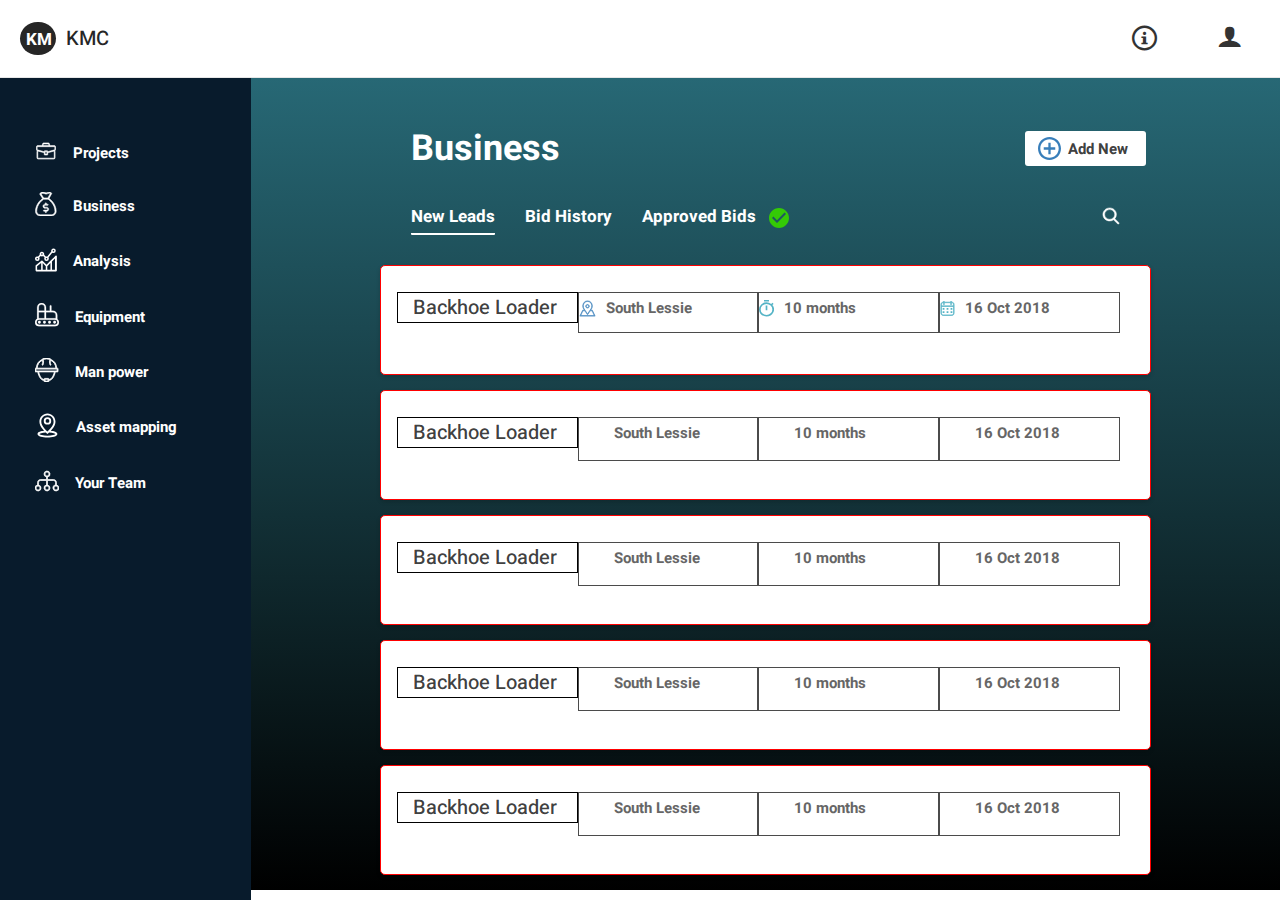
==== business.html @ 7bcedb81 "Change rmp to all updated files" ====
<!DOCTYPE html>
<html>
<head>
	<title>Rental Management Platform</title>
	<meta charset="utf-8">
    <meta http-equiv="X-UA-Compatible" content="IE=edge">
    <meta name="viewport" content="width=device-width, initial-scale=1">
	<link rel="stylesheet" type="text/css" href="icomoon/style.css">
	<link rel="stylesheet" type="text/css" href="css/bootstrap.min.css">
	<link rel="stylesheet" type="text/css" href="css/common-styles.css">
	<link rel="stylesheet" type="text/css" href="css/projects.css">
	<link rel="stylesheet" type="text/css" href="css/equipments.css">
	<link rel="stylesheet" type="text/css" href="css/business.css">
	<link href="https://fonts.googleapis.com/css?family=Heebo" rel="stylesheet">

	<link rel="stylesheet" href="https://cdnjs.cloudflare.com/ajax/libs/font-awesome/4.7.0/css/font-awesome.min.css">
</head>
<body>
	<nav class="navbar navbar-default navbar-fixed-top">
	  	<div class="container-fluid">
		    <div class="navbar-header">
		      <a class="" href="index.html"><span>KM</span></a>
		    </div>
		    <ul class="nav navbar-nav">
		      <li class=""><a href="index.html">KMC</a></li>
		    </ul>
		    <span class="icon-info"></span>
		    <span class="icon-user"></span>
		</div>
	</nav>

  
	<div class="container-fluid main-block">
		<div class="row">
	    	<div class="sidebar">
				<ul class="left-menu">	
					<li><a class="" href="projects.html"><img src="images/briefcase.svg" class="briefcase"><span>Projects</span></a></li>
					<li><a class="" href="business.html"><img src="images/money-bag.svg" class="money-bag"><span>Business</span></a></li>
					<li><a class="" href="#"><img src="images/settings.svg" class="settings"><span>Analysis</span></a></li>
					<li><a class="" href="equipments.html"><img src="images/dozer.svg" class="dozer"><span>Equipment</span></a></li>
					<li><a class="" href="#"><img src="images/manpower.svg" class="manpower"><span>Man power</span></a></li>
					<li><a class="" href="#"><img src="images/placeholder.svg" class="placeholder"><span>Asset mapping</span></a></li>
					<li><a class="" href="#"><img src="images/hierarchical-structure.svg" class="hierarchical-structure"><span>Your Team</span></a></li>
				</ul>
			</div>
			<div class="wrapper business">
				<div class="title-block">
					<h2>Business</h2>
					<button><img src="images/plus-circle.svg" class="plus-circle"></i><span>Add New</span></button>
				</div>
				<div class="heading-tabs">
					<ul class="nav nav-tabs">
						<li class="active">
				    		<a  data-target="#5" data-toggle="tab">New Leads</a>
						</li>
						<li>
							<a data-target="#6" data-toggle="tab">Bid History</a>
						</li>
						<li>
							<a data-target="#7" data-toggle="tab" class="approve-bids">Approved Bids</a>
							<img src="images/green-tick.svg" class="green-tick" alt="">
						</li>
					</ul>
					<div class="search-bar">
						<input class="search" type="search" placeholder="Search" />
						
					</div>
					<img src="images/search.svg" class="search-icon" alt="">
				</div>
				<div class="container-fluid">
					<div class="row">
						<div class="col-sm-12 list-container">
							<div class="tab-content">
								<ul class="tab-pane active" id="5">
									<li class="business-card">
										<a href="">
											<div class="list-item">
												<div class="col-xs-3 equip-name ">
													Backhoe Loader
												</div>
												<div class="col-xs-3 location">
													<p><img src="images/placeholder-1.svg" class="placeholder-1" alt="">South Lessie</p>	
												</div>
												<div class="col-xs-3 duration">
													<p><img src="images/clock.svg" alt="" class="clock">10 months</p>
												</div>
												<div class="col-xs-3 date">
													<p><img src="images/date-icon.svg" alt="" class="date-icon">16 Oct 2018</p>
												</div>
											</div>
										</a>
									</li>
									<li class="business-card">
										<a href="">
											<div class="list-item">
												<div class="col-xs-3 equip-name ">
													Backhoe Loader
												</div>
												<div class="col-xs-3 location">
													<p><img src="images/placeholder.svg" class="placeholder" alt="">South Lessie</p>	
												</div>
												<div class="col-xs-3 duration">
													<p><img src="images/placeholder.svg" alt="">10 months</p>
												</div>
												<div class="col-xs-3 date">
													<p><img src="images/placeholder.svg" alt="">16 Oct 2018</p>
												</div>
											</div>
										</a>
									</li>
									<li class="business-card">
										<a href="">
											<div class="list-item">
												<div class="col-xs-3 equip-name ">
													Backhoe Loader
												</div>
												<div class="col-xs-3 location">
													<p><img src="images/placeholder.svg" class="placeholder" alt="">South Lessie</p>	
												</div>
												<div class="col-xs-3 duration">
													<p><img src="images/placeholder.svg" alt="">10 months</p>
												</div>
												<div class="col-xs-3 date">
													<p><img src="images/placeholder.svg" alt="">16 Oct 2018</p>
												</div>
											</div>
										</a>
									</li>
									<li class="business-card">
										<a href="">
											<div class="list-item">
												<div class="col-xs-3 equip-name ">
													Backhoe Loader
												</div>
												<div class="col-xs-3 location">
													<p><img src="images/placeholder.svg" class="placeholder" alt="">South Lessie</p>	
												</div>
												<div class="col-xs-3 duration">
													<p><img src="images/placeholder.svg" alt="">10 months</p>
												</div>
												<div class="col-xs-3 date">
													<p><img src="images/placeholder.svg" alt="">16 Oct 2018</p>
												</div>
											</div>
										</a>
									</li>
									<li class="business-card">
										<a href="">
											<div class="list-item">
												<div class="col-xs-3 equip-name ">
													Backhoe Loader
												</div>
												<div class="col-xs-3 location">
													<p><img src="images/placeholder.svg" class="placeholder" alt="">South Lessie</p>	
												</div>
												<div class="col-xs-3 duration">
													<p><img src="images/placeholder.svg" alt="">10 months</p>
												</div>
												<div class="col-xs-3 date">
													<p><img src="images/placeholder.svg" alt="">16 Oct 2018</p>
												</div>
											</div>
										</a>
									</li>
								
								</ul>
								<ul class="tab-pane" id="6">
									<li class="business-card">
										<a href="">
											<div class="list-item">
												<div class="col-xs-3 equip-name ">
													Backhoe Loader
												</div>
												<div class="col-xs-3 location">
													<p><img src="images/placeholder.svg" class="placeholder" alt="">South Lessie</p>	
												</div>
												<div class="col-xs-3 duration">
													<p><img src="images/placeholder.svg" alt="">10 months</p>
												</div>
												<div class="col-xs-3 date">
													<p><img src="images/placeholder.svg" alt="">16 Oct 2018</p>
												</div>
											</div>
										</a>
									</li>
									<li class="business-card">
										<a href="">
											<div class="list-item">
												<div class="col-xs-3 equip-name ">
													Backhoe Loader
												</div>
												<div class="col-xs-3 location">
													<p><img src="images/placeholder.svg" class="placeholder" alt="">South Lessie</p>	
												</div>
												<div class="col-xs-3 duration">
													<p><img src="images/placeholder.svg" alt="">10 months</p>
												</div>
												<div class="col-xs-3 date">
													<p><img src="images/placeholder.svg" alt="">16 Oct 2018</p>
												</div>
											</div>
										</a>
									</li>
									<li class="business-card">
										<a href="">
											<div class="list-item">
												<div class="col-xs-3 equip-name ">
													Backhoe Loader
												</div>
												<div class="col-xs-3 location">
													<p><img src="images/placeholder.svg" class="placeholder" alt="">South Lessie</p>	
												</div>
												<div class="col-xs-3 duration">
													<p><img src="images/placeholder.svg" alt="">10 months</p>
												</div>
												<div class="col-xs-3 date">
													<p><img src="images/placeholder.svg" alt="">16 Oct 2018</p>
												</div>
											</div>
										</a>
									</li>
									<li class="business-card">
										<a href="">
											<div class="list-item">
												<div class="col-xs-3 equip-name ">
													Backhoe Loader
												</div>
												<div class="col-xs-3 location">
													<p><img src="images/placeholder.svg" class="placeholder" alt="">South Lessie</p>	
												</div>
												<div class="col-xs-3 duration">
													<p><img src="images/placeholder.svg" alt="">10 months</p>
												</div>
												<div class="col-xs-3 date">
													<p><img src="images/placeholder.svg" alt="">16 Oct 2018</p>
												</div>
											</div>
										</a>
									</li>
									

								</ul>
							</div>
						</div>
			        </div>
		        </div>
			</div>
		</div>
	</div>
<script type="text/javascript" src="js/jquery.min.js"></script>
<script type="text/javascript" src="js/bootstrap.min.js"></script>
<script type="text/javascript" src="js/custom.js"></script>
</body>
</html>
---- icomoon/style.css ----
@font-face {
  font-family: 'icomoon';
  src:  url('fonts/icomoon.eot?mrlghf');
  src:  url('fonts/icomoon.eot?mrlghf#iefix') format('embedded-opentype'),
    url('fonts/icomoon.ttf?mrlghf') format('truetype'),
    url('fonts/icomoon.woff?mrlghf') format('woff'),
    url('fonts/icomoon.svg?mrlghf#icomoon') format('svg');
  font-weight: normal;
  font-style: normal;
}

[class^="icon-"], [class*=" icon-"] {
  /* use !important to prevent issues with browser extensions that change fonts */
  font-family: 'icomoon' !important;
  speak: none;
  font-style: normal;
  font-weight: normal;
  font-variant: normal;
  text-transform: none;
  line-height: 1;

  /* Better Font Rendering =========== */
  -webkit-font-smoothing: antialiased;
  -moz-osx-font-smoothing: grayscale;
}

.icon-user:before {
  content: "\e971";
}
.icon-info:before {
  content: "\ea0c";
}
---- css/common-styles.css ----
* {
  margin: 0;
  padding: 0;
  outline: 0;
}

body {
  margin: 0;
  height: 100%;
  font-family: 'Heebo', sans-serif;
  font-weight: bold;
  font-style: normal;
  font-stretch: normal;
  line-height: normal;
  letter-spacing: normal;
}


h1, h2, h3, h4, h5, h6 {
  font-weight: bold;
}

a:focus{
  outline: none;
  outline-offset: 0;
}

.navbar-default {
  margin-bottom: 0;
}

.navbar-default .container-fluid {
  height: 77px;
}
.navbar-brand {
  height: auto;
  padding:0;
}

.navbar>.container .navbar-brand, 
.navbar>.container-fluid .navbar-brand {
  margin-left: 0;
}


.navbar-nav {
  padding:9px 0;
  
}
.navbar-default {
  background-color: white;
}


.navbar-header a span {
  font-family: 'Heebo', sans-serif;
  font-size: 17px;
  font-weight: bold;
  font-style: normal;
  font-stretch: normal;
  line-height: normal;
  letter-spacing: normal;
  text-align: left;
  color: #ffffff;
}

.navbar-header {
  margin-top: 26px;
}

.navbar-header a span {
  width: 36px;
  height: 36px;
  background-color: #262626;
  border-radius: 50%;
  margin-left: 5px;
  padding: 4.5px 4px 4px 5.5px
}

.navbar-header a {
  text-decoration: none;
}

.navbar-nav li a {
  font-family: 'Heebo', sans-serif;
  font-size: 20px;
  font-weight: 500;
  font-style: normal;
  font-stretch: normal;
  line-height: normal;
  letter-spacing: normal;
  text-align: left;
  color: #262626 !important;
  padding: 15px 10px;
}

.icon-info {
  position: absolute;
  right:123px;
  top: 26px;
  font-size: 25px;
}

.icon-user {
  float: right;
  right: 38px;
  font-size:25px; 
  top: 24px;
  position: absolute;
}

.main-block {
  margin-top: 77px;
}

.sidebar {
  height: 100%;
  background-color: #081b2c;
  position: fixed;
  width: 251px;
}

.wrapper {
  height: auto;
  max-height: 100%;
  object-fit: contain;
  background-image: linear-gradient(to top, #000000, #164e7d);
  border-top:1px solid #979797;
  color:white;
  margin-left: 251px;
  position: relative;
}

.left-menu {
  list-style-type: none;
  margin-top: 62px;
  margin-left: 35px;
}

.left-menu li {
  padding: 0 0 31px 0;
  
}
.left-menu li a:focus,
.left-menu li a:hover {
  text-decoration:none;
}

.left-menu li a span {
  margin-left: 15.7px;
  color:white;
  font-size:15px;
  position: relative;
  top: 3px;
}

.briefcase {
  width: 22px;
  height: 18px;
  object-fit: contain;
}
.money-bag {
  width: 22px;
  height: 24px;
  object-fit: contain;
}
.dozer,.manpower,
.hierarchical-structure{
  width: 24px;
  height: 24px;
  object-fit: contain;
}
.placeholder {
  width: 25px;
  height: 25px;
  object-fit: contain;
}
.wrapper h2{
  font-size: 36px;
  font-weight: bold;
}

.inner-wrapper{
  height: auto;
}
---- css/projects.css ----
.wrapper .title-block h2{
  margin:0;
  padding-left: 30px;
}

.wrapper button{
  position: absolute;
  top: 2px;
  right: 4px;
  width: 121px;
  height: 35px;
  border-radius: 3px;
  background-color: #ffffff;
  border: none;
} 


.wrapper button span{
  font-size: 15px;
  font-weight: bold;
  font-style: normal;
  font-stretch: normal;
  line-height: normal;
  letter-spacing: normal;
  text-align: left;
  color: rgba(38, 38, 38,0.9);
  
}

.plus-circle {
  width: 24px;
  height: 23px;
  object-fit: contain;
  opacity: 0.9;
  position: absolute;
  left: 12px;
  top: 6px;
 
}

.list-container .tab-content{
  width: 90%;
  margin:0 auto;
}

button span{
  margin-left: 25px;
}

.list-container .tab-content ul{
  margin:0 auto;
  padding:0;
  width: 100%;
}

.list-container .tab-content .list-item{
  color: black;
  margin:0 auto 15px;
  width: 85.8%;
  min-height: 110px;
  background-color: white;
  border-radius: 5px;
  box-shadow: 0 2px 4px 0 rgba(0, 0, 0, 0.16);
  padding:26px 30.5px 26px 16px;
  overflow-x: auto;
}

.heading-tabs{
  margin:35px auto 25px;
  position: relative;
  width: 74.8%;
}


.title-block{
  margin: 51px auto 31px;
  position: relative;
  width: 74.8%;
}



.list-container{
  margin-top: 0;
}

.heading-tabs ul{
  width: 420px;
  margin:0;
  padding: 0;
}

.heading-tabs ul li {
  margin-left: 30px;
}
.heading-tabs ul li a {
  color:white;
  font-size: 17px;
  font-weight: bold;
  font-style: normal;
  font-stretch: normal;
  line-height: normal;
  letter-spacing: normal;
  margin:0;
  padding: 0 0 4px;
}

.heading-tabs ul .active a{
  border-radius: 1px;
  border-bottom: 2px solid white !important;
}

.heading-tabs ul>li>a:focus, 
.heading-tabs ul>li>a:hover,
.heading-tabs ul>li>a{
  background-color: transparent ;
  border: none;
}

.heading-tabs ul>li>a:active,
.heading-tabs ul>li>a:focus,
.heading-tabs ul>li>a:visited{
  border-radius: 1px;
  border-bottom: 2px solid white !important;
}

.heading-tabs ul>li.active>a, 
.heading-tabs ul>li.active>a:focus,
.heading-tabs ul>li.active>a:hover,
.heading-tabs ul>li.active>a:visited,
.heading-tabs ul>li.active>a:active{
  background-color: inherit;
  border:none;
  color:white;
}
.nav-tabs{
  border-bottom: 0;
}

.project-card .project-name{
  font-family: 'Heebo', sans-serif;
  font-size: 20px;
  font-weight: 500;
  font-style: normal;
  font-stretch: normal;
  line-height: normal;
  letter-spacing: normal;
  text-align: left;
  color: rgba(38,38,38,0.9)
}

.project-card .no-of-equipments{
  text-align: center;
}

.project-card .no-of-equipments .quantity{
  margin-bottom: 0;
  position: relative;
  top: -9px;
}
.project-card .rental-info p{
  font-family: 'Heebo', sans-serif;
  font-size: 15px;
  font-weight: bold;
  font-style: normal;
  font-stretch: normal;
  line-height: normal;
  letter-spacing: normal;
  text-align: left;
  color:rgba(38,38,38,0.7);
}


.project-card .rental-info {
  padding-left: 25px;
  
}
.placeholder-1{

  width: 17px;
  height: 17px;
  object-fit: contain;

}

.project-card .rental-info p img{
  margin-right: 10px; 
}
.heading-tabs ul,
.search-bar{
  display: inline-block;
}

.search-icon {
  width: 18px;
  height: 18px;
  object-fit: contain;
  position: absolute;
  right: 30px;
  top: 3px;
  cursor: pointer;
}
.search-bar {
  position: absolute;
  width: 250px;
  top: -5px;
  right: 65px;
  border-radius: 5px;
}

input.search::placeholder{
  font-family: 'Heebo', sans-serif;
  font-weight: bold;
  font-size: 17px;
  font-style: normal;
  font-stretch: normal;
  line-height: normal;
  letter-spacing: normal;
  color: rgba(38,38,38,0.5);
  padding-left: 10px;
  margin-top:10px;
}

.search {
  outline: none;
  border:none;
  width: 250px;
  max-width: 0;
  padding: 5px;
  transition: all .5s ease;
  position: absolute;
  right: 0;
  opacity: 0;
  top: 0px;
  border-radius: 5PX;
}

.search.expanded {
  max-width:250px;
  opacity:1;
}


.project-card .no-of-equipments p{
  font-size: 13px;
  font-weight: bold;
  font-style: normal;
  font-stretch: normal;
  line-height: normal;
  letter-spacing: normal;
  text-align: center;
  color:rgba(38,38,38,0.7);
  position: relative;
  top: -10px;
}


.project-card .no-of-equipments .quantity{
  color:rgba(38,38,38,0.9);  
  font-size: 30px;
  font-weight: normal;
  font-style: normal;
  font-stretch: normal;
  line-height: normal;
  letter-spacing: normal
}

.list-container .tab-content ul{
  list-style-type: none;
}


.briefcase-1{
  width: 18px;
  height: 16px;
  object-fit: contain;
}


@media screen and (min-device-width: 992px) and (max-device-width: 1199px) { 
  .list-container .tab-content .list-item{
    width:90%;
  }

  .heading-tabs,.title-block{
    width:77%;
  }

  .project-card .rental-info{
    padding-left: 10px;
  }   
}

@media screen and (min-device-width: 768px) and (max-device-width: 991px) { 
 .list-container .tab-content .list-item{
   width:100%;
 }

 .heading-tabs,
 .title-block{
   width: 86%;
 }
}

@media screen and (min-device-width: 768px) and (max-device-width: 991px) { 
  .search-bar,
  .search{
    width: 200px;
  }

  .search.expanded{
    max-width:200px
  }
}

@media screen and (min-device-width: 992px) and (max-device-width: 1199px) { 
  .search-bar,.search{
    width: 280px;
  }
  .search.expanded{
    max-width:280px
  }
}

@media screen and (min-device-width: 1200px) { 
  .search-bar,.search{
    width: 400px;
  }

  .search.expanded{
    max-width:400px
  }
}

@media screen and (max-device-width: 767px) { 
  .list-container .tab-content .list-item{
    width:100%;
  }
  .heading-tabs,.title-block{
    width: 92%;
  }
  .list-block{
    width: 96%;
  }
}

@media screen and (max-device-width: 1199px) { 
 .project-card .project-name{
    margin-bottom: 20px;
 }

 .project-card .rental-info{
    padding-left: 15px;
 }
}
---- css/equipments.css ----
.equipments{
   background-image: linear-gradient(to top, #000000, #276875);
}

.equipment-card .equip-info .equip-name{
  font-size: 20px;
  font-weight: 500;
  font-style: normal;
  font-stretch: normal;
  line-height: normal;
  letter-spacing: normal;
  text-align: left;
  font-family: 'Heebo', sans-serif;
  color: rgba(38,38,38,0.9);
}

.equipment-card .equip-info{
  font-family: 'Heebo', sans-serif;
}

.equipment-card .equip-info .reg-no{
	font-size: 15px;
	font-weight: 500;
	font-style: normal;
	font-stretch: normal;
	line-height: normal;
	letter-spacing: normal;
	text-align: left;
	color: rgba(37,37,37,0.7);
}

.equipment-card .list-item .capacity{
  font-size: 15px;
  font-weight: bold;
  font-style: normal;
  font-stretch: normal;
  line-height: normal;
  letter-spacing: normal;
  text-align: center;
  color: rgba(38,38,38,0.9);
  font-family: 'Heebo', sans-serif;
  padding:22px 0;
}

.equipment-card .list-item .capacity p{
  width: 52px;
  height: 31px;
  border-radius: 2px;
  border: solid 1.5px #0e95af;
  padding: 3px 0;
  margin:0 auto;
}

.equipment-card .list-item .location{
  font-size: 15px;
  font-weight: bold;
  font-style: normal;
  font-stretch: normal;
  line-height: normal;
  letter-spacing: normal;
  text-align: right;
  color: rgba(38,38,38,0.7);
  font-family: 'Heebo', sans-serif;
  padding:25px 0 18px;
}

.equipment-card .list-item .location p img{
  margin-right: 10px; 
}

@media screen and (max-device-width: 1199px) { 
  .equipment-card	.list-item .location{
		padding: 0 15px;
		text-align: left;
  }
}
---- css/business.css ----
.business{
  background-image: linear-gradient(to top, #000000, #276875);

}

.business-card .list-item{
  border: 1px solid red;
}

 
.business-card .list-item .equip-name,
.business-card .list-item .date,
.business-card .list-item .location,
.business-card .list-item .duration{
  border:1px solid black;
  
}

.business-card .list-item .location,
.business-card .list-item .duration,
.business-card .list-item .date{
  opacity: 0.7;
  font-family: Heebo;
  font-size: 15px;
  font-weight: bold;
  font-style: normal;
  font-stretch: normal;
  line-height: normal;
  letter-spacing: normal;
  text-align: left;
  color: #262626;
  padding: 4px 0 3px;

}

.business-card  .list-item .equip-name{
  font-family: Heebo;
  font-size: 20px;
  font-weight: 500;
  font-style: normal;
  font-stretch: normal;
  line-height: normal;
  letter-spacing: normal;
  text-align: left;
  color: rgba(38,38,38,0.9);
}

.clock {
  width: 15px;
  height: 17.5px;
  object-fit: contain;
  
}

.date-icon {
  width: 15px;
  height: 17px;
  object-fit: contain;
}

.business-card .list-item img{
  margin-right: 10px;
}

.heading-tabs ul li .green-tick{
  width: 20px;
  height: 20px;
  object-fit: contain;
  margin-left: 10px;

}

.heading-tabs .approve-bids{
  display: inline-block;
}
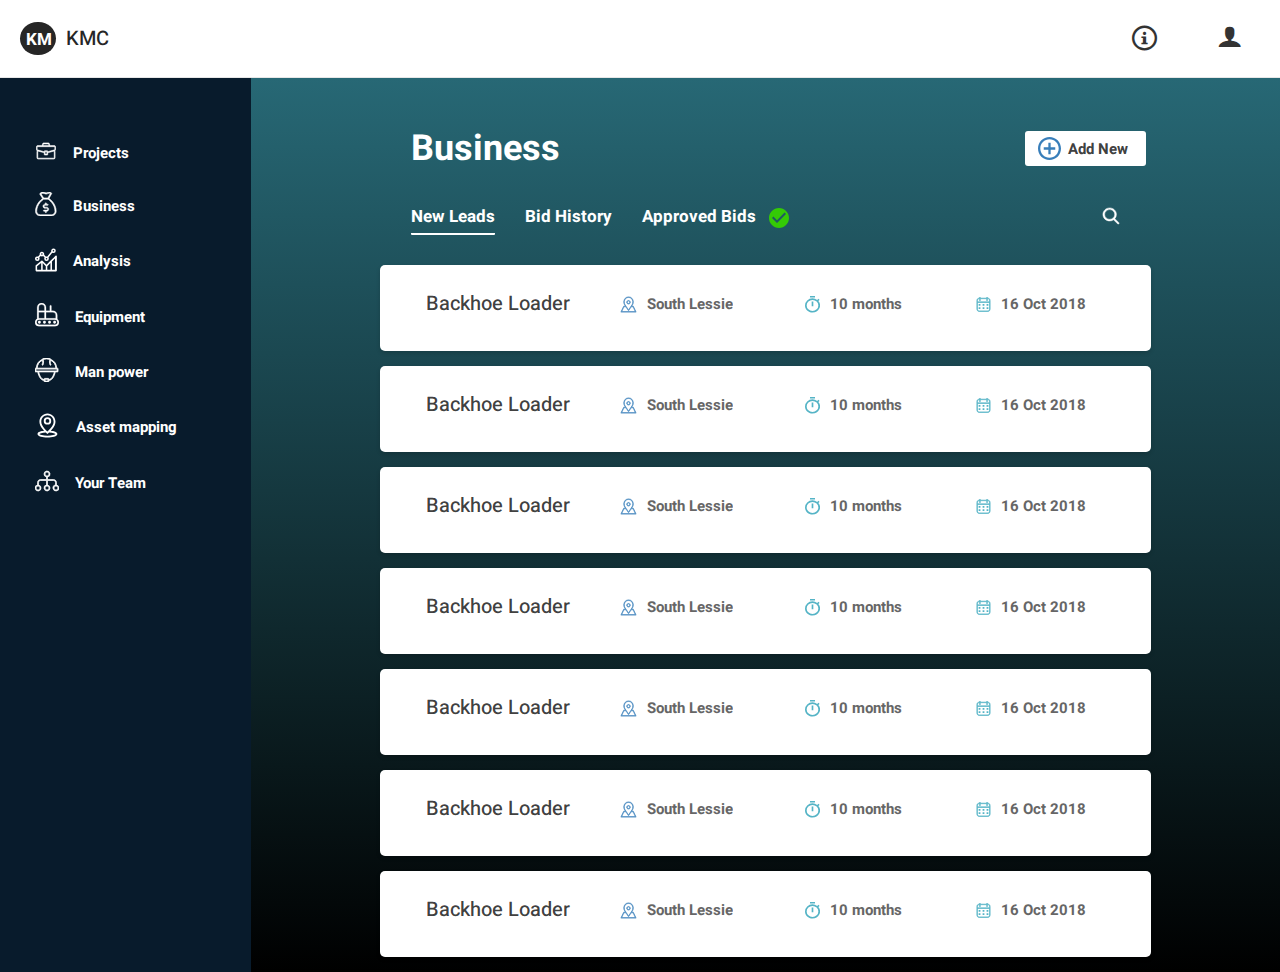
==== commit ee307397: "Make business-card list-item fully responsive" ====
--- a/business.html
+++ b/business.html
@@ -75,91 +75,134 @@
 									<li class="business-card">
 										<a href="">
 											<div class="list-item">
-												<div class="col-xs-3 equip-name ">
-													Backhoe Loader
-												</div>
-												<div class="col-xs-3 location">
-													<p><img src="images/placeholder-1.svg" class="placeholder-1" alt="">South Lessie</p>	
-												</div>
-												<div class="col-xs-3 duration">
-													<p><img src="images/clock.svg" alt="" class="clock">10 months</p>
-												</div>
-												<div class="col-xs-3 date">
-													<p><img src="images/date-icon.svg" alt="" class="date-icon">16 Oct 2018</p>
-												</div>
-											</div>
-										</a>
-									</li>
-									<li class="business-card">
-										<a href="">
-											<div class="list-item">
-												<div class="col-xs-3 equip-name ">
-													Backhoe Loader
-												</div>
-												<div class="col-xs-3 location">
-													<p><img src="images/placeholder.svg" class="placeholder" alt="">South Lessie</p>	
-												</div>
-												<div class="col-xs-3 duration">
-													<p><img src="images/placeholder.svg" alt="">10 months</p>
-												</div>
-												<div class="col-xs-3 date">
-													<p><img src="images/placeholder.svg" alt="">16 Oct 2018</p>
-												</div>
-											</div>
-										</a>
-									</li>
-									<li class="business-card">
-										<a href="">
-											<div class="list-item">
-												<div class="col-xs-3 equip-name ">
-													Backhoe Loader
-												</div>
-												<div class="col-xs-3 location">
-													<p><img src="images/placeholder.svg" class="placeholder" alt="">South Lessie</p>	
-												</div>
-												<div class="col-xs-3 duration">
-													<p><img src="images/placeholder.svg" alt="">10 months</p>
-												</div>
-												<div class="col-xs-3 date">
-													<p><img src="images/placeholder.svg" alt="">16 Oct 2018</p>
-												</div>
-											</div>
-										</a>
-									</li>
-									<li class="business-card">
-										<a href="">
-											<div class="list-item">
-												<div class="col-xs-3 equip-name ">
-													Backhoe Loader
-												</div>
-												<div class="col-xs-3 location">
-													<p><img src="images/placeholder.svg" class="placeholder" alt="">South Lessie</p>	
-												</div>
-												<div class="col-xs-3 duration">
-													<p><img src="images/placeholder.svg" alt="">10 months</p>
-												</div>
-												<div class="col-xs-3 date">
-													<p><img src="images/placeholder.svg" alt="">16 Oct 2018</p>
-												</div>
-											</div>
-										</a>
-									</li>
-									<li class="business-card">
-										<a href="">
-											<div class="list-item">
-												<div class="col-xs-3 equip-name ">
-													Backhoe Loader
-												</div>
-												<div class="col-xs-3 location">
-													<p><img src="images/placeholder.svg" class="placeholder" alt="">South Lessie</p>	
-												</div>
-												<div class="col-xs-3 duration">
-													<p><img src="images/placeholder.svg" alt="">10 months</p>
-												</div>
-												<div class="col-xs-3 date">
-													<p><img src="images/placeholder.svg" alt="">16 Oct 2018</p>
-												</div>
-											</div>
+												<div class="col-xs-12 col-md-12 col-lg-3 equip-name ">
+													Backhoe Loader
+												</div>
+												
+												<div class="col-xs-12 col-md-4 col-lg-3 location">
+													<p><img src="images/placeholder-1.svg" class="placeholder-1" alt="">South Lessie</p>	
+												</div>
+												<div class="col-xs-12 col-md-4 col-lg-3 duration">
+													<p><img src="images/clock.svg" alt="" class="clock">10 months</p>
+												</div>
+												<div class="col-xs-12 col-md-4 col-lg-3 date">
+													<p><img src="images/date-icon.svg" alt="" class="date-icon">16 Oct 2018</p>
+												</div>
+												</div>
+										</a>
+									</li>
+									<li class="business-card">
+										<a href="">
+											<div class="list-item">
+												<div class="col-xs-12 col-md-12 col-lg-3 equip-name ">
+													Backhoe Loader
+												</div>
+												
+												<div class="col-xs-12 col-md-4 col-lg-3 location">
+													<p><img src="images/placeholder-1.svg" class="placeholder-1" alt="">South Lessie</p>	
+												</div>
+												<div class="col-xs-12 col-md-4 col-lg-3 duration">
+													<p><img src="images/clock.svg" alt="" class="clock">10 months</p>
+												</div>
+												<div class="col-xs-12 col-md-4 col-lg-3 date">
+													<p><img src="images/date-icon.svg" alt="" class="date-icon">16 Oct 2018</p>
+												</div>
+												</div>
+										</a>
+									</li>
+									<li class="business-card">
+										<a href="">
+											<div class="list-item">
+												<div class="col-xs-12 col-md-12 col-lg-3 equip-name ">
+													Backhoe Loader
+												</div>
+												
+												<div class="col-xs-12 col-md-4 col-lg-3 location">
+													<p><img src="images/placeholder-1.svg" class="placeholder-1" alt="">South Lessie</p>	
+												</div>
+												<div class="col-xs-12 col-md-4 col-lg-3 duration">
+													<p><img src="images/clock.svg" alt="" class="clock">10 months</p>
+												</div>
+												<div class="col-xs-12 col-md-4 col-lg-3 date">
+													<p><img src="images/date-icon.svg" alt="" class="date-icon">16 Oct 2018</p>
+												</div>
+												</div>
+										</a>
+									</li>
+									<li class="business-card">
+										<a href="">
+											<div class="list-item">
+												<div class="col-xs-12 col-md-12 col-lg-3 equip-name ">
+													Backhoe Loader
+												</div>
+												
+												<div class="col-xs-12 col-md-4 col-lg-3 location">
+													<p><img src="images/placeholder-1.svg" class="placeholder-1" alt="">South Lessie</p>	
+												</div>
+												<div class="col-xs-12 col-md-4 col-lg-3 duration">
+													<p><img src="images/clock.svg" alt="" class="clock">10 months</p>
+												</div>
+												<div class="col-xs-12 col-md-4 col-lg-3 date">
+													<p><img src="images/date-icon.svg" alt="" class="date-icon">16 Oct 2018</p>
+												</div>
+												</div>
+										</a>
+									</li>
+									<li class="business-card">
+										<a href="">
+											<div class="list-item">
+												<div class="col-xs-12 col-md-12 col-lg-3 equip-name ">
+													Backhoe Loader
+												</div>
+												
+												<div class="col-xs-12 col-md-4 col-lg-3 location">
+													<p><img src="images/placeholder-1.svg" class="placeholder-1" alt="">South Lessie</p>	
+												</div>
+												<div class="col-xs-12 col-md-4 col-lg-3 duration">
+													<p><img src="images/clock.svg" alt="" class="clock">10 months</p>
+												</div>
+												<div class="col-xs-12 col-md-4 col-lg-3 date">
+													<p><img src="images/date-icon.svg" alt="" class="date-icon">16 Oct 2018</p>
+												</div>
+												</div>
+										</a>
+									</li>
+									<li class="business-card">
+										<a href="">
+											<div class="list-item">
+												<div class="col-xs-12 col-md-12 col-lg-3 equip-name ">
+													Backhoe Loader
+												</div>
+												
+												<div class="col-xs-12 col-md-4 col-lg-3 location">
+													<p><img src="images/placeholder-1.svg" class="placeholder-1" alt="">South Lessie</p>	
+												</div>
+												<div class="col-xs-12 col-md-4 col-lg-3 duration">
+													<p><img src="images/clock.svg" alt="" class="clock">10 months</p>
+												</div>
+												<div class="col-xs-12 col-md-4 col-lg-3 date">
+													<p><img src="images/date-icon.svg" alt="" class="date-icon">16 Oct 2018</p>
+												</div>
+												</div>
+										</a>
+									</li>
+									<li class="business-card">
+										<a href="">
+											<div class="list-item">
+												<div class="col-xs-12 col-md-12 col-lg-3 equip-name ">
+													Backhoe Loader
+												</div>
+												
+												<div class="col-xs-12 col-md-4 col-lg-3 location">
+													<p><img src="images/placeholder-1.svg" class="placeholder-1" alt="">South Lessie</p>	
+												</div>
+												<div class="col-xs-12 col-md-4 col-lg-3 duration">
+													<p><img src="images/clock.svg" alt="" class="clock">10 months</p>
+												</div>
+												<div class="col-xs-12 col-md-4 col-lg-3 date">
+													<p><img src="images/date-icon.svg" alt="" class="date-icon">16 Oct 2018</p>
+												</div>
+												</div>
 										</a>
 									</li>
 								
@@ -168,75 +211,118 @@
 									<li class="business-card">
 										<a href="">
 											<div class="list-item">
-												<div class="col-xs-3 equip-name ">
-													Backhoe Loader
-												</div>
-												<div class="col-xs-3 location">
-													<p><img src="images/placeholder.svg" class="placeholder" alt="">South Lessie</p>	
-												</div>
-												<div class="col-xs-3 duration">
-													<p><img src="images/placeholder.svg" alt="">10 months</p>
-												</div>
-												<div class="col-xs-3 date">
-													<p><img src="images/placeholder.svg" alt="">16 Oct 2018</p>
-												</div>
-											</div>
-										</a>
-									</li>
-									<li class="business-card">
-										<a href="">
-											<div class="list-item">
-												<div class="col-xs-3 equip-name ">
-													Backhoe Loader
-												</div>
-												<div class="col-xs-3 location">
-													<p><img src="images/placeholder.svg" class="placeholder" alt="">South Lessie</p>	
-												</div>
-												<div class="col-xs-3 duration">
-													<p><img src="images/placeholder.svg" alt="">10 months</p>
-												</div>
-												<div class="col-xs-3 date">
-													<p><img src="images/placeholder.svg" alt="">16 Oct 2018</p>
-												</div>
-											</div>
-										</a>
-									</li>
-									<li class="business-card">
-										<a href="">
-											<div class="list-item">
-												<div class="col-xs-3 equip-name ">
-													Backhoe Loader
-												</div>
-												<div class="col-xs-3 location">
-													<p><img src="images/placeholder.svg" class="placeholder" alt="">South Lessie</p>	
-												</div>
-												<div class="col-xs-3 duration">
-													<p><img src="images/placeholder.svg" alt="">10 months</p>
-												</div>
-												<div class="col-xs-3 date">
-													<p><img src="images/placeholder.svg" alt="">16 Oct 2018</p>
-												</div>
-											</div>
-										</a>
-									</li>
-									<li class="business-card">
-										<a href="">
-											<div class="list-item">
-												<div class="col-xs-3 equip-name ">
-													Backhoe Loader
-												</div>
-												<div class="col-xs-3 location">
-													<p><img src="images/placeholder.svg" class="placeholder" alt="">South Lessie</p>	
-												</div>
-												<div class="col-xs-3 duration">
-													<p><img src="images/placeholder.svg" alt="">10 months</p>
-												</div>
-												<div class="col-xs-3 date">
-													<p><img src="images/placeholder.svg" alt="">16 Oct 2018</p>
-												</div>
-											</div>
-										</a>
-									</li>
+												<div class="col-xs-12 col-md-12 col-lg-3 equip-name ">
+													Backhoe Loader
+												</div>
+												
+												<div class="col-xs-12 col-md-4 col-lg-3 location">
+													<p><img src="images/placeholder-1.svg" class="placeholder-1" alt="">South Lessie</p>	
+												</div>
+												<div class="col-xs-12 col-md-4 col-lg-3 duration">
+													<p><img src="images/clock.svg" alt="" class="clock">10 months</p>
+												</div>
+												<div class="col-xs-12 col-md-4 col-lg-3 date">
+													<p><img src="images/date-icon.svg" alt="" class="date-icon">16 Oct 2018</p>
+												</div>
+												</div>
+										</a>
+									</li>
+									<li class="business-card">
+										<a href="">
+											<div class="list-item">
+												<div class="col-xs-12 col-md-12 col-lg-3 equip-name ">
+													Backhoe Loader
+												</div>
+												
+												<div class="col-xs-12 col-md-4 col-lg-3 location">
+													<p><img src="images/placeholder-1.svg" class="placeholder-1" alt="">South Lessie</p>	
+												</div>
+												<div class="col-xs-12 col-md-4 col-lg-3 duration">
+													<p><img src="images/clock.svg" alt="" class="clock">10 months</p>
+												</div>
+												<div class="col-xs-12 col-md-4 col-lg-3 date">
+													<p><img src="images/date-icon.svg" alt="" class="date-icon">16 Oct 2018</p>
+												</div>
+												</div>
+										</a>
+									</li>
+									<li class="business-card">
+										<a href="">
+											<div class="list-item">
+												<div class="col-xs-12 col-md-12 col-lg-3 equip-name ">
+													Backhoe Loader
+												</div>
+												
+												<div class="col-xs-12 col-md-4 col-lg-3 location">
+													<p><img src="images/placeholder-1.svg" class="placeholder-1" alt="">South Lessie</p>	
+												</div>
+												<div class="col-xs-12 col-md-4 col-lg-3 duration">
+													<p><img src="images/clock.svg" alt="" class="clock">10 months</p>
+												</div>
+												<div class="col-xs-12 col-md-4 col-lg-3 date">
+													<p><img src="images/date-icon.svg" alt="" class="date-icon">16 Oct 2018</p>
+												</div>
+												</div>
+										</a>
+									</li>
+									<li class="business-card">
+										<a href="">
+											<div class="list-item">
+												<div class="col-xs-12 col-md-12 col-lg-3 equip-name ">
+													Backhoe Loader
+												</div>
+												
+												<div class="col-xs-12 col-md-4 col-lg-3 location">
+													<p><img src="images/placeholder-1.svg" class="placeholder-1" alt="">South Lessie</p>	
+												</div>
+												<div class="col-xs-12 col-md-4 col-lg-3 duration">
+													<p><img src="images/clock.svg" alt="" class="clock">10 months</p>
+												</div>
+												<div class="col-xs-12 col-md-4 col-lg-3 date">
+													<p><img src="images/date-icon.svg" alt="" class="date-icon">16 Oct 2018</p>
+												</div>
+												</div>
+										</a>
+									</li>
+									<li class="business-card">
+										<a href="">
+											<div class="list-item">
+												<div class="col-xs-12 col-md-12 col-lg-3 equip-name ">
+													Backhoe Loader
+												</div>
+												
+												<div class="col-xs-12 col-md-4 col-lg-3 location">
+													<p><img src="images/placeholder-1.svg" class="placeholder-1" alt="">South Lessie</p>	
+												</div>
+												<div class="col-xs-12 col-md-4 col-lg-3 duration">
+													<p><img src="images/clock.svg" alt="" class="clock">10 months</p>
+												</div>
+												<div class="col-xs-12 col-md-4 col-lg-3 date">
+													<p><img src="images/date-icon.svg" alt="" class="date-icon">16 Oct 2018</p>
+												</div>
+												</div>
+										</a>
+									</li>
+									<li class="business-card">
+										<a href="">
+											<div class="list-item">
+												<div class="col-xs-12 col-md-12 col-lg-3 equip-name ">
+													Backhoe Loader
+												</div>
+												
+												<div class="col-xs-12 col-md-4 col-lg-3 location">
+													<p><img src="images/placeholder-1.svg" class="placeholder-1" alt="">South Lessie</p>	
+												</div>
+												<div class="col-xs-12 col-md-4 col-lg-3 duration">
+													<p><img src="images/clock.svg" alt="" class="clock">10 months</p>
+												</div>
+												<div class="col-xs-12 col-md-4 col-lg-3 date">
+													<p><img src="images/date-icon.svg" alt="" class="date-icon">16 Oct 2018</p>
+												</div>
+												</div>
+										</a>
+									</li>
+								
 									
 
 								</ul>
--- a/css/projects.css
+++ b/css/projects.css
@@ -217,7 +217,7 @@
   line-height: normal;
   letter-spacing: normal;
   color: rgba(38,38,38,0.5);
-  padding-left: 10px;
+  padding-left: 0;
   margin-top:10px;
 }
 
@@ -233,6 +233,9 @@
   opacity: 0;
   top: 0px;
   border-radius: 5PX;
+  color:rgba(38,38,38,0.7);
+
+
 }
 
 .search.expanded {
@@ -324,11 +327,11 @@
 
 @media screen and (min-device-width: 1200px) { 
   .search-bar,.search{
-    width: 400px;
+    width: 215px;
   }
 
   .search.expanded{
-    max-width:400px
+    max-width:215px
   }
 }
 
--- a/css/business.css
+++ b/css/business.css
@@ -3,18 +3,6 @@
 
 }
 
-.business-card .list-item{
-  border: 1px solid red;
-}
-
- 
-.business-card .list-item .equip-name,
-.business-card .list-item .date,
-.business-card .list-item .location,
-.business-card .list-item .duration{
-  border:1px solid black;
-  
-}
 
 .business-card .list-item .location,
 .business-card .list-item .duration,
@@ -27,10 +15,15 @@
   font-stretch: normal;
   line-height: normal;
   letter-spacing: normal;
-  text-align: left;
+  text-align: center;
   color: #262626;
   padding: 4px 0 3px;
 
+}
+
+.business-card .list-item{
+  min-height: 69px !important;
+  padding:  24px 32px 23px 31px !important;
 }
 
 .business-card  .list-item .equip-name{
@@ -72,4 +65,37 @@
 
 .heading-tabs .approve-bids{
   display: inline-block;
+}
+
+
+@media screen and (max-device-width: 991px) { 
+  .business-card .list-item .location,
+  .business-card .list-item .duration,
+  .business-card .list-item .date{
+    text-align:   left;
+    padding-left:   15px;
+
+  } 
+    .business-card .list-item .location{
+        margin-top: 10px;
+    }
+}
+
+
+@media screen and (min-device-width: 992px) and (max-device-width: 1199px) { 
+  .business-card .list-item .location,
+  .business-card .list-item .duration,
+  .business-card .list-item .date{
+    padding-left:   15px;
+    margin-top:   10px;
+  }
+  .business-card .list-item .location{
+    text-align:left;
+  }
+  .business-card .list-item .duration{
+    text-align:center;
+  }
+  .business-card .list-item .date{
+    text-align:   right;
+  } 
 }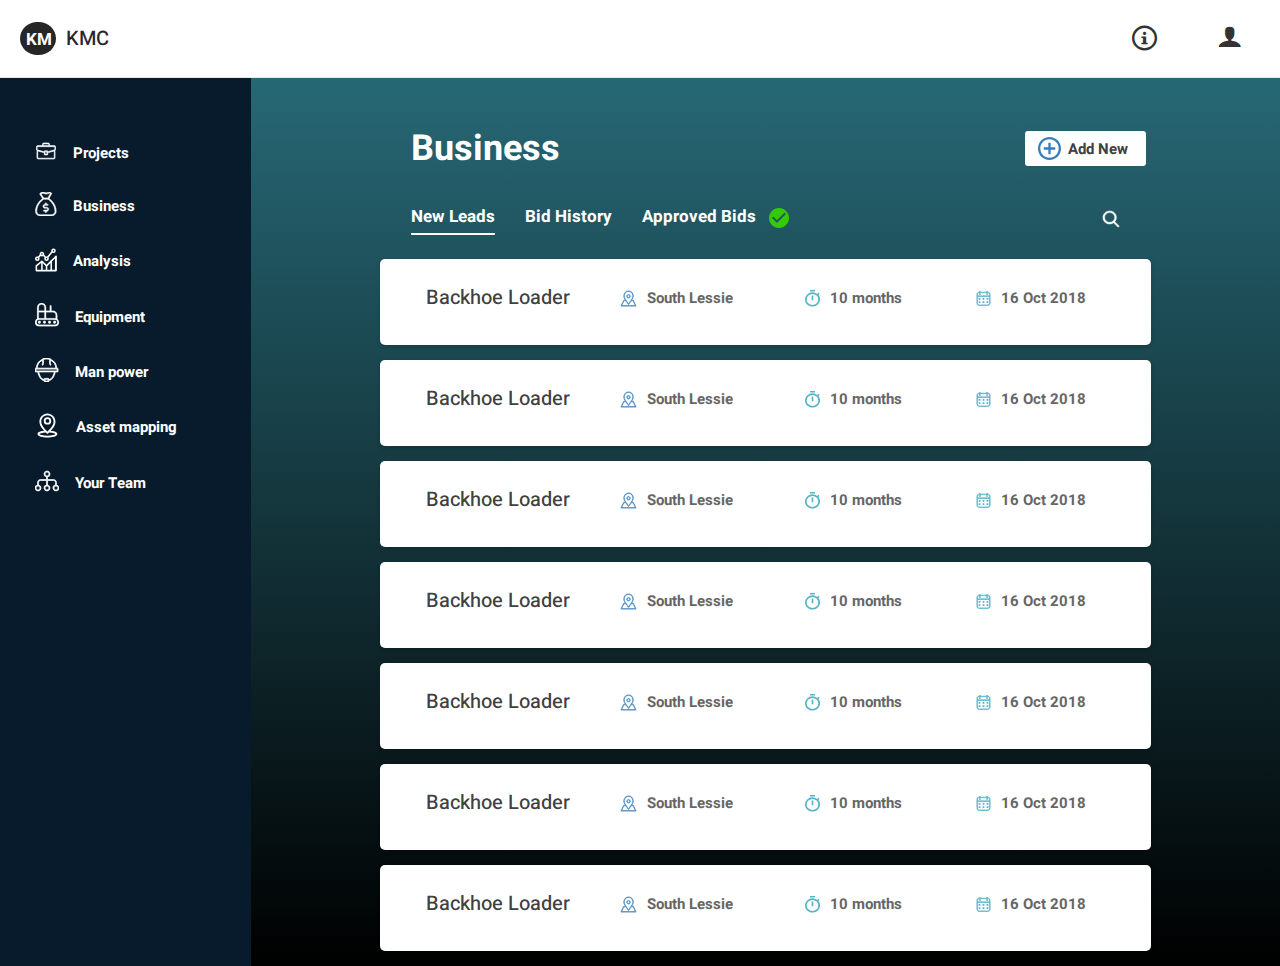
==== commit 3b7ae480: "Manage to place search bar by adding cols and row to heading tabs" ====
--- a/business.html
+++ b/business.html
@@ -48,8 +48,8 @@
 					<h2>Business</h2>
 					<button><img src="images/plus-circle.svg" class="plus-circle"></i><span>Add New</span></button>
 				</div>
-				<div class="heading-tabs">
-					<ul class="nav nav-tabs">
+				<div class="row heading-tabs">
+					<ul class="col-xs-10 col-lg-8 nav nav-tabs">
 						<li class="active">
 				    		<a  data-target="#5" data-toggle="tab">New Leads</a>
 						</li>
@@ -61,7 +61,7 @@
 							<img src="images/green-tick.svg" class="green-tick" alt="">
 						</li>
 					</ul>
-					<div class="search-bar">
+					<div class="col-xs-2 col-lg-4 search-bar">
 						<input class="search" type="search" placeholder="Search" />
 						
 					</div>
--- a/css/projects.css
+++ b/css/projects.css
@@ -85,7 +85,7 @@
 }
 
 .heading-tabs ul{
-  width: 420px;
+  width: auto;
   margin:0;
   padding: 0;
 }
@@ -186,10 +186,6 @@
 .project-card .rental-info p img{
   margin-right: 10px; 
 }
-.heading-tabs ul,
-.search-bar{
-  display: inline-block;
-}
 
 .search-icon {
   width: 18px;
@@ -197,13 +193,12 @@
   object-fit: contain;
   position: absolute;
   right: 30px;
-  top: 3px;
+  top: 6px;
   cursor: pointer;
 }
 .search-bar {
   position: absolute;
-  width: 250px;
-  top: -5px;
+  top: 0;
   right: 65px;
   border-radius: 5px;
 }
@@ -224,7 +219,7 @@
 .search {
   outline: none;
   border:none;
-  width: 250px;
+  width: 100%;
   max-width: 0;
   padding: 5px;
   transition: all .5s ease;
@@ -239,7 +234,7 @@
 }
 
 .search.expanded {
-  max-width:250px;
+  max-width:100%;
   opacity:1;
 }
 
@@ -305,36 +300,6 @@
  }
 }
 
-@media screen and (min-device-width: 768px) and (max-device-width: 991px) { 
-  .search-bar,
-  .search{
-    width: 200px;
-  }
-
-  .search.expanded{
-    max-width:200px
-  }
-}
-
-@media screen and (min-device-width: 992px) and (max-device-width: 1199px) { 
-  .search-bar,.search{
-    width: 280px;
-  }
-  .search.expanded{
-    max-width:280px
-  }
-}
-
-@media screen and (min-device-width: 1200px) { 
-  .search-bar,.search{
-    width: 215px;
-  }
-
-  .search.expanded{
-    max-width:215px
-  }
-}
-
 @media screen and (max-device-width: 767px) { 
   .list-container .tab-content .list-item{
     width:100%;
@@ -356,3 +321,8 @@
     padding-left: 15px;
  }
 }
+
+
+.border{
+  border:1px solid white;
+}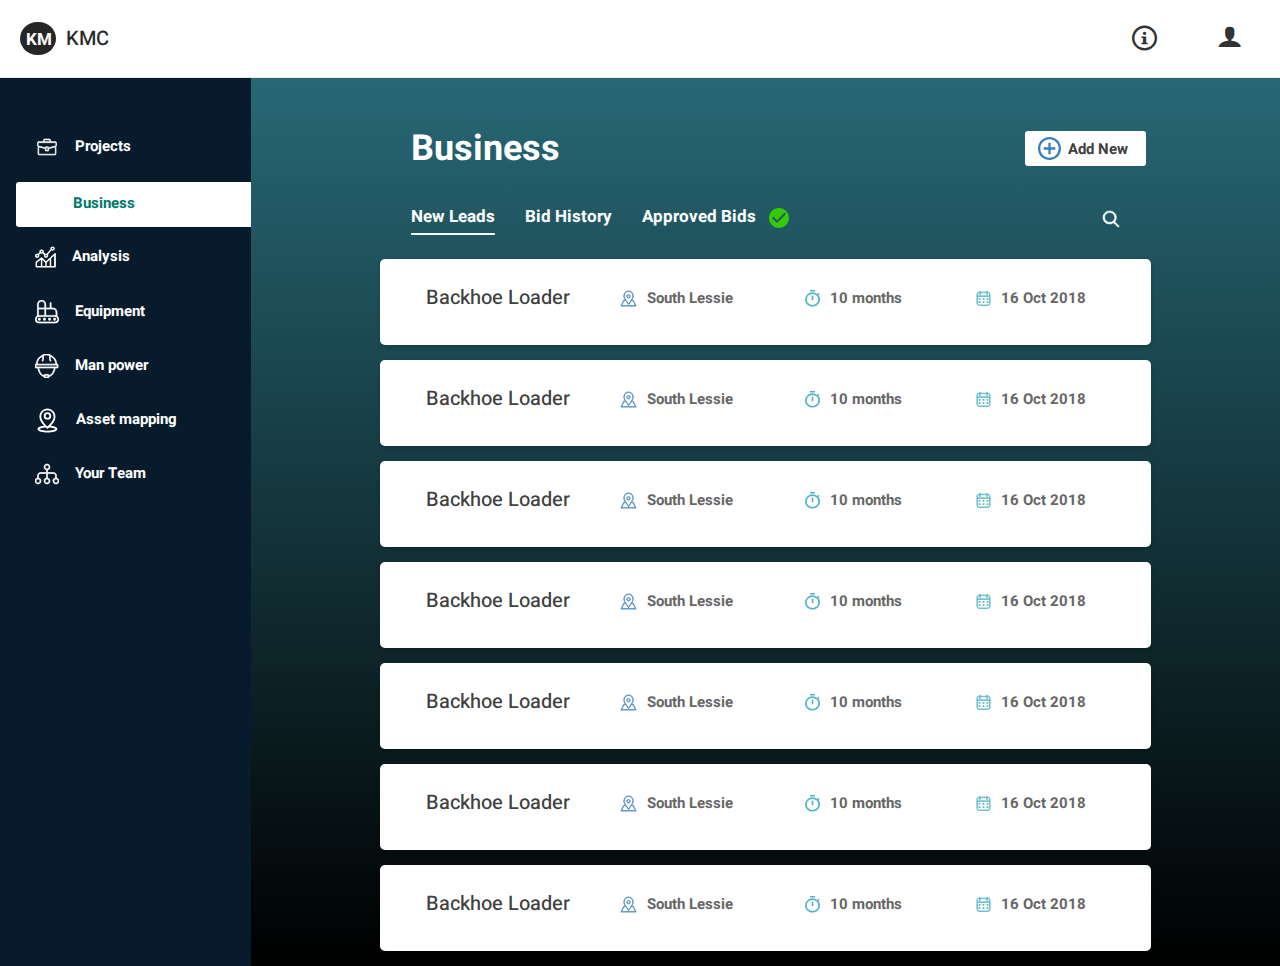
==== commit db570080: "Try Calendar" ====
--- a/business.html
+++ b/business.html
@@ -12,7 +12,6 @@
 	<link rel="stylesheet" type="text/css" href="css/equipments.css">
 	<link rel="stylesheet" type="text/css" href="css/business.css">
 	<link href="https://fonts.googleapis.com/css?family=Heebo" rel="stylesheet">
-
 	<link rel="stylesheet" href="https://cdnjs.cloudflare.com/ajax/libs/font-awesome/4.7.0/css/font-awesome.min.css">
 </head>
 <body>
@@ -35,10 +34,10 @@
 	    	<div class="sidebar">
 				<ul class="left-menu">	
 					<li><a class="" href="projects.html"><img src="images/briefcase.svg" class="briefcase"><span>Projects</span></a></li>
-					<li><a class="" href="business.html"><img src="images/money-bag.svg" class="money-bag"><span>Business</span></a></li>
-					<li><a class="" href="#"><img src="images/settings.svg" class="settings"><span>Analysis</span></a></li>
+					<li class="active"><a href="business.html"><img src="images/money-bag.svg" class="money-bag"><span>Business</span></a></li>
+					<li><a class="" href="#"><img src="images/analysis-icon.svg" class="analysis-icon"><span>Analysis</span></a></li>
 					<li><a class="" href="equipments.html"><img src="images/dozer.svg" class="dozer"><span>Equipment</span></a></li>
-					<li><a class="" href="#"><img src="images/manpower.svg" class="manpower"><span>Man power</span></a></li>
+					<li><a class="" href="manpower.html"><img src="images/manpower-icon.svg" class="manpower-icon"><span>Man power</span></a></li>
 					<li><a class="" href="#"><img src="images/placeholder.svg" class="placeholder"><span>Asset mapping</span></a></li>
 					<li><a class="" href="#"><img src="images/hierarchical-structure.svg" class="hierarchical-structure"><span>Your Team</span></a></li>
 				</ul>
--- a/css/common-styles.css
+++ b/css/common-styles.css
@@ -13,6 +13,7 @@
   font-stretch: normal;
   line-height: normal;
   letter-spacing: normal;
+  overflow-x: hidden;
 }
 
 
@@ -133,29 +134,59 @@
 
 .left-menu {
   list-style-type: none;
-  margin-top: 62px;
-  margin-left: 35px;
-}
+  margin-top: 50.5px;
+  margin-left: 16px;
+  height: 100vh;
+
+}
+
 
 .left-menu li {
-  padding: 0 0 31px 0;
+  padding: 0 0 0 19.3px;
   
-}
+  width: 235px;
+  height: 45px;
+  margin-bottom: 9px;
+  border-top-left-radius: 3px;
+  border-bottom-left-radius: 3px;
+}
+
+
 .left-menu li a:focus,
 .left-menu li a:hover {
   text-decoration:none;
 }
 
+
+.left-menu li.active a span,
+.left-menu li.active a img{
+color: #0b62ab ;
+
+}
+.left-menu li.active {
+background-color: white;
+color: #0b62ab !important;
+}
+.left-menu li a{
+  padding: 0 0 13px;
+}
 .left-menu li a span {
   margin-left: 15.7px;
   color:white;
   font-size:15px;
   position: relative;
-  top: 3px;
+  top: 5.5px;
+
+
+}
+
+.left-menu li img{
+margin-top: 10px;
+ 
 }
 
 .briefcase {
-  width: 22px;
+  width: 24px;
   height: 18px;
   object-fit: contain;
 }
@@ -164,7 +195,7 @@
   height: 24px;
   object-fit: contain;
 }
-.dozer,.manpower,
+.dozer,.manpower-icon,
 .hierarchical-structure{
   width: 24px;
   height: 24px;
@@ -175,6 +206,12 @@
   height: 25px;
   object-fit: contain;
 }
+
+.analysis-icon{
+  width: 21px;
+  
+  object-fit: contain;
+}
 .wrapper h2{
   font-size: 36px;
   font-weight: bold;
@@ -183,3 +220,5 @@
 .inner-wrapper{
   height: auto;
 }
+
+
--- a/css/equipments.css
+++ b/css/equipments.css
@@ -1,5 +1,8 @@
 .equipments{
    background-image: linear-gradient(to top, #000000, #276875);
+}
+.left-menu li.active a span{
+  color: #0e95af;
 }
 
 .equipment-card .equip-info .equip-name{
--- a/css/business.css
+++ b/css/business.css
@@ -2,13 +2,15 @@
   background-image: linear-gradient(to top, #000000, #276875);
 
 }
-
+.left-menu li.active a span{
+  color: #00796b;
+}
 
 .business-card .list-item .location,
 .business-card .list-item .duration,
 .business-card .list-item .date{
   opacity: 0.7;
-  font-family: Heebo;
+  font-family: 'Heebo', sans-serif;
   font-size: 15px;
   font-weight: bold;
   font-style: normal;
